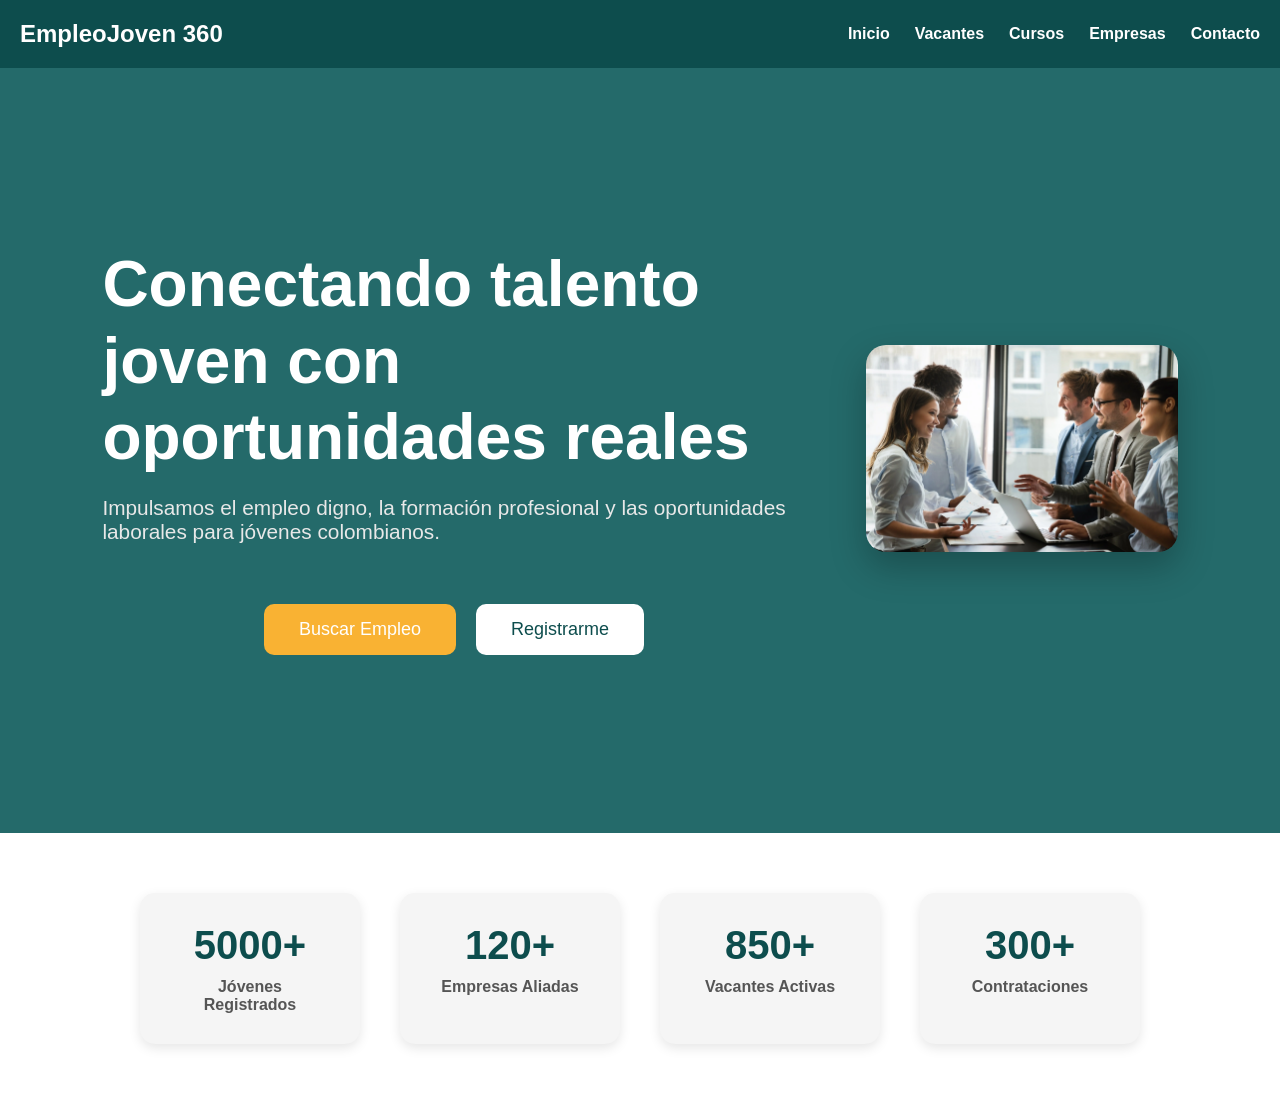
==== index.html @ 9e72d073 "Primera version EmpleoJoven360" ====
<!DOCTYPE html>
<html lang="es">

<head>
    <meta charset="UTF-8">
    <meta name="viewport" content="width=device-width, initial-scale=1.0">
    <title>EmpleoJoven 360</title>

    <link rel="stylesheet" href="estilos.css">
</head>

<body>

    <header>
        <nav>
            <h1>EmpleoJoven 360</h1>

            <ul>
                <li><a href="#">Inicio</a></li>
                <li><a href="#">Vacantes</a></li>
                <li><a href="#">Cursos</a></li>
                <li><a href="#">Empresas</a></li>
                <li><a href="#">Contacto</a></li>
            </ul>
        </nav>
    </header>

    <section class="hero">

    <div class="hero-text">

        <h2>Conectando talento joven con oportunidades reales</h2>

        <p>
            Impulsamos el empleo digno, la formación profesional y las
            oportunidades laborales para jóvenes colombianos.
        </p>

        <div class="botones">
            <button>Buscar Empleo</button>
            <button class="secundario">Registrarme</button>
        </div>

    </div>

    <div class="hero-imagen">

        <img src="img/empleojoven.png" alt="EmpleoJoven 360">

    </div>

</section>

<section class="estadisticas">

    <div class="estadistica">
        <h3>5000+</h3>
        <p>Jóvenes Registrados</p>
    </div>

    <div class="estadistica">
        <h3>120+</h3>
        <p>Empresas Aliadas</p>
    </div>

    <div class="estadistica">
        <h3>850+</h3>
        <p>Vacantes Activas</p>
    </div>

    <div class="estadistica">
        <h3>300+</h3>
        <p>Contrataciones</p>
    </div>

</section>

</body>

</html>
---- estilos.css ----
*{
    margin:0;
    padding:0;
    box-sizing:border-box;
    font-family:'Segoe UI',sans-serif;
}

body{
    background:#f4f7f7;
}

header{
    background:#0D4D4D;
    padding:20px;
}

nav{
    display:flex;
    justify-content:space-between;
    align-items:center;
}

nav h1{
    color:white;
}

nav ul{
    display:flex;
    list-style:none;
    gap:25px;
}

nav a{
    color:white;
    text-decoration:none;
    font-weight:bold;
}


.hero h2{
    color:#0D4D4D;
    font-size:3rem;
    margin-bottom:20px;
}

.hero p{
    max-width:800px;
    margin:auto;
    font-size:1.2rem;
    color:#555;
}

button{
    margin-top:30px;
    padding:15px 35px;
    border:none;
    border-radius:10px;
    background:#F9B233;
    color:white;
    font-size:18px;
    cursor:pointer;
}

button:hover{
    background:#e09d2b;
}

.botones{
    display:flex;
    gap:20px;
    justify-content:center;
    flex-wrap:wrap;
}

.secundario{
    background:white;
    color:#0D4D4D;
}

.estadisticas{
    display:flex;
    justify-content:center;
    gap:40px;
    flex-wrap:wrap;
    padding:60px 20px;
    background:white;
}

.estadistica{
    background:#f5f5f5;
    padding:30px;
    border-radius:15px;
    width:220px;
    text-align:center;
    box-shadow:0px 4px 12px rgba(0,0,0,0.1);
}

.estadistica h3{
    color:#0D4D4D;
    font-size:2.5rem;
    margin-bottom:10px;
}

.estadistica p{
    color:#555;
    font-weight:600;
}

.hero-imagen img{
    width:100%;
    max-width:700px;
    height:auto;
    border-radius:20px;
    box-shadow:0 15px 35px rgba(0,0,0,.25);
}

.hero{
    min-height:85vh;
    display:flex;
    justify-content:space-between;
    align-items:center;
    padding:60px 8%;
    background:#246a6a;
    gap:60px;
}

.hero-text h2{
    color:white;
    font-size:4rem;
    line-height:1.2;
    margin-bottom:20px;
}

.hero-text p{
    font-size:1.3rem;
    color:#e8e8e8;
    margin-bottom:30px;
}

@media (max-width: 900px){

    .hero{
        flex-direction:column;
        text-align:center;
    }

    .hero-text{
        order:2;
    }

    .hero-imagen{
        order:1;
    }

    .hero-text h2{
        font-size:3rem;
    }

}
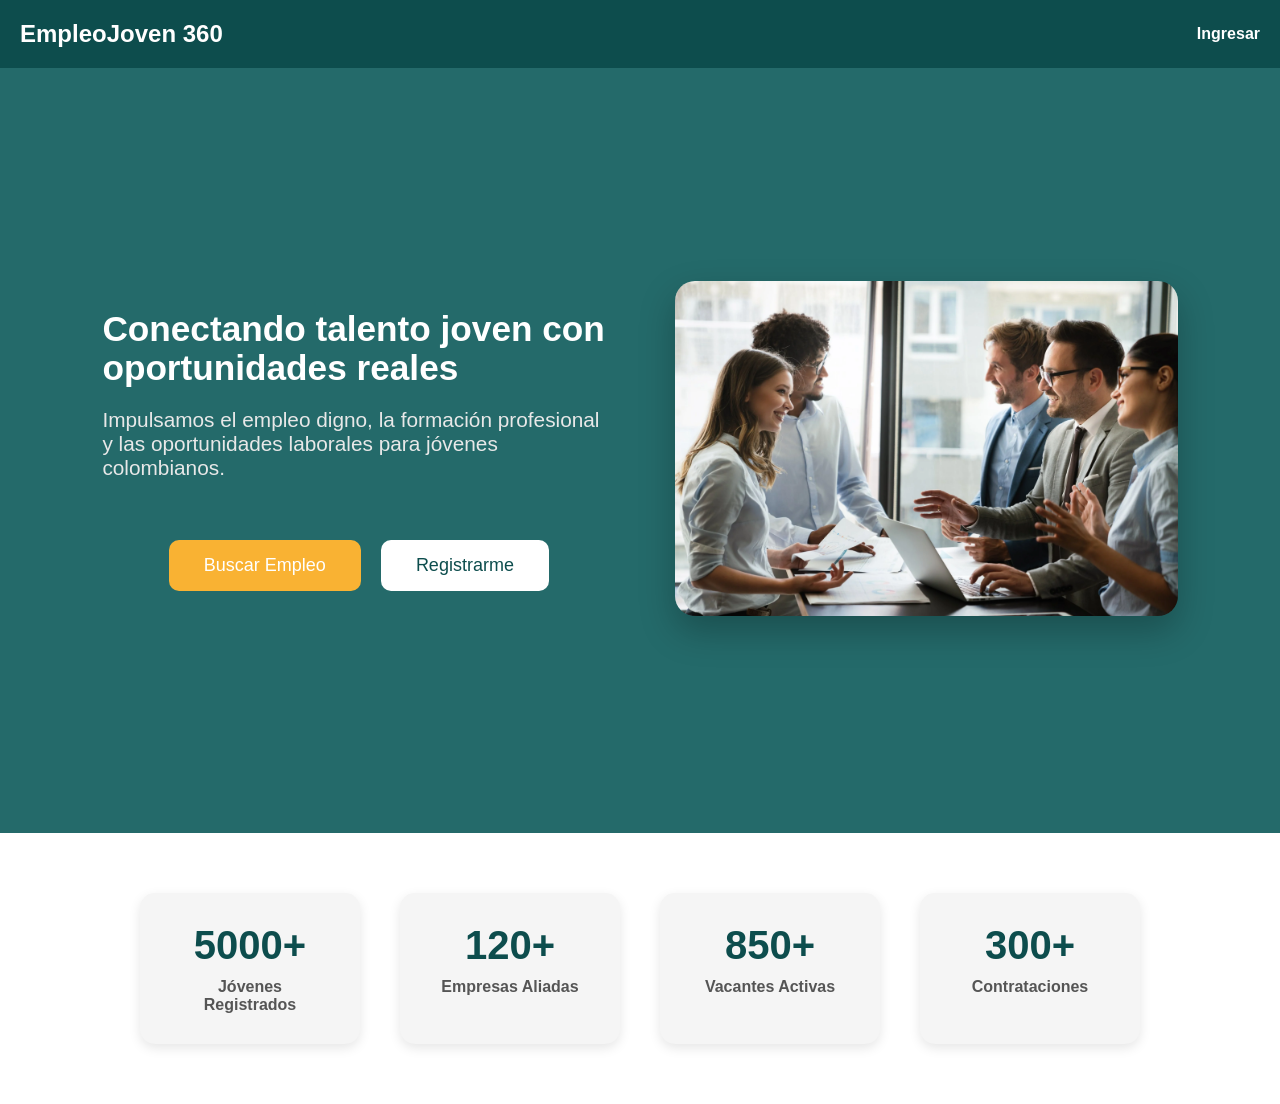
==== commit 22949fca: "Se ralizaron varios ajustes al proyecto Jovenes donde se dejo hasta las empresas." ====
--- a/index.html
+++ b/index.html
@@ -16,11 +16,15 @@
             <h1>EmpleoJoven 360</h1>
 
             <ul>
-                <li><a href="#">Inicio</a></li>
-                <li><a href="#">Vacantes</a></li>
-                <li><a href="#">Cursos</a></li>
-                <li><a href="#">Empresas</a></li>
-                <li><a href="#">Contacto</a></li>
+                
+                 <li>
+<a href="#"
+onclick="ingresar()">
+Ingresar
+</a>
+</li>
+
+
             </ul>
         </nav>
     </header>
@@ -37,8 +41,13 @@
         </p>
 
         <div class="botones">
-            <button>Buscar Empleo</button>
-            <button class="secundario">Registrarme</button>
+            <button onclick="window.location.href='vacantes.html'">
+    Buscar Empleo
+</button>
+            <button class="secundario"
+onclick="window.location.href='registro.html'">
+    Registrarme
+</button>
         </div>
 
     </div>
@@ -75,6 +84,109 @@
 
 </section>
 
+<script>
+
+function miPerfil(){
+
+const usuario =
+JSON.parse(
+localStorage.getItem(
+"usuarioEmpleoJoven"
+));
+
+if(usuario){
+
+window.location.href =
+"perfil.html";
+
+}
+
+else{
+
+alert(
+"No existe ningún perfil registrado."
+);
+
+window.location.href =
+"registro.html";
+
+}
+
+}
+
+function ingresar(){
+
+let correoIngresado =
+prompt(
+"Ingrese su correo electrónico"
+);
+
+let usuario =
+JSON.parse(
+localStorage.getItem(
+"usuarioEmpleoJoven"
+));
+
+if(!usuario){
+
+alert(
+"Usuario no registrado."
+);
+
+window.location.href =
+"registro.html";
+
+return;
+
+}
+
+if(
+correoIngresado.trim().toLowerCase() ===
+usuario.correo.trim().toLowerCase()
+){
+
+localStorage.setItem(
+"logueado",
+"true"
+);
+
+alert(
+"Bienvenido " +
+usuario.nombre
+);
+
+window.location.href =
+"home.html";
+
+}
+
+else{
+
+alert(
+"Correo incorrecto."
+);
+
+}
+
+}
+
+</script>
+
+<script>
+
+const logueado =
+localStorage.getItem("logueado");
+
+if(logueado === "true"){
+
+    window.location.href =
+    "home.html";
+
+}
+
+</script>
+
+
 </body>
 
 </html>
--- a/estilos.css
+++ b/estilos.css
@@ -108,10 +108,15 @@
 
 .hero-imagen img{
     width:100%;
-    max-width:700px;
+    max-width:850px;
     height:auto;
     border-radius:20px;
     box-shadow:0 15px 35px rgba(0,0,0,.25);
+    transition:0.4s ease;
+}
+
+.hero-imagen img:hover{
+    transform:scale(1.03);
 }
 
 .hero{
@@ -126,10 +131,11 @@
 
 .hero-text h2{
     color:white;
-    font-size:4rem;
-    line-height:1.2;
+    font-size:2.2rem;
+    line-height:1.1;
     margin-bottom:20px;
 }
+
 
 .hero-text p{
     font-size:1.3rem;
@@ -137,6 +143,464 @@
     margin-bottom:30px;
 }
 
+.vacantes{
+    padding:80px 10%;
+}
+
+.vacantes h2{
+    text-align:center;
+    color:#0D4D4D;
+    margin-bottom:40px;
+    font-size:3rem;
+}
+
+.vacantes-grid{
+    display:flex;
+    justify-content:center;
+    gap:30px;
+    flex-wrap:wrap;
+}
+
+.vacante-card{
+    background:white;
+    width:300px;
+    padding:25px;
+    border-radius:15px;
+    box-shadow:0 4px 15px rgba(0,0,0,.15);
+    transition:0.3s;
+}
+
+.vacante-card:hover{
+    transform:translateY(-10px);
+}
+
+.vacante-card h3{
+    color:#0D4D4D;
+    margin-bottom:15px;
+}
+
+.vacante-card p{
+    margin-bottom:10px;
+    color:#555;
+}
+
+.registro{
+
+    min-height:80vh;
+
+    display:flex;
+
+    justify-content:center;
+
+    align-items:center;
+
+    padding:60px 20px;
+
+    background:#f4f7f7;
+}
+
+.registro-contenedor{
+
+    background:white;
+
+    max-width:800px;
+
+    width:100%;
+
+    padding:50px;
+
+    border-radius:25px;
+
+    box-shadow:0 15px 40px rgba(0,0,0,.15);
+}
+
+.registro-contenedor h2{
+
+    color:#0D4D4D;
+
+    text-align:center;
+
+    margin-bottom:15px;
+
+    font-size:2.5rem;
+}
+
+.registro-contenedor p{
+
+    text-align:center;
+
+    color:#666;
+
+    margin-bottom:35px;
+}
+
+.registro form{
+
+    display:flex;
+
+    flex-direction:column;
+
+    gap:20px;
+}
+
+.registro input,
+.registro textarea{
+
+    width:100%;
+
+    padding:18px;
+
+    border:1px solid #ddd;
+
+    border-radius:12px;
+
+    font-size:16px;
+}
+
+.registro input:focus,
+.registro textarea:focus{
+
+    border-color:#0D4D4D;
+
+    outline:none;
+
+    box-shadow:0 0 10px rgba(13,77,77,.2);
+}
+
+.registro textarea{
+
+    min-height:140px;
+
+    resize:none;
+}
+
+.registro button{
+
+    width:100%;
+
+    padding:18px;
+
+    background:#F9B233;
+
+    color:white;
+
+    border:none;
+
+    border-radius:12px;
+
+    font-size:18px;
+
+    cursor:pointer;
+
+    transition:.3s;
+}
+
+.registro button:hover{
+
+    background:#e09d2b;
+
+    transform:translateY(-3px);
+}
+
+.perfil{
+
+    min-height:80vh;
+
+    display:flex;
+
+    justify-content:center;
+
+    align-items:center;
+
+    padding:60px 20px;
+
+    background:#f4f7f7;
+}
+
+.perfil-card{
+
+    background:white;
+
+    width:100%;
+
+    max-width:800px;
+
+    padding:50px;
+
+    border-radius:25px;
+
+    box-shadow:0 15px 40px rgba(0,0,0,.15);
+
+    text-align:center;
+}
+
+.avatar{
+
+    width:140px;
+
+    height:140px;
+
+    overflow:hidden;
+
+    border-radius:50%;
+
+    margin:auto;
+
+    margin-bottom:20px;
+}
+
+.avatar img{
+
+    width:100%;
+
+    height:100%;
+
+    object-fit:cover;
+}
+
+.perfil-card h2{
+
+    color:#0D4D4D;
+
+    margin-bottom:30px;
+}
+
+.info{
+
+    text-align:left;
+}
+
+.info p{
+
+    margin-bottom:15px;
+
+    font-size:18px;
+}
+
+.estado{
+
+    background:#d4edda;
+
+    color:#155724;
+
+    display:inline-block;
+
+    padding:10px 20px;
+
+    border-radius:20px;
+
+    margin-bottom:20px;
+
+    font-weight:bold;
+}
+
+.acciones-perfil{
+
+    margin-top:20px;
+    margin-bottom:30px;
+}
+
+.acciones-perfil button{
+
+    background:#F9B233;
+    color:white;
+    border:none;
+    padding:12px 25px;
+    border-radius:10px;
+    cursor:pointer;
+}
+
+.home-bienvenida{
+
+display:flex;
+justify-content:space-between;
+align-items:center;
+
+padding:40px 10%;
+
+gap:40px;
+
+min-height:auto;
+}
+
+.home-texto{
+
+flex:1;
+}
+
+.home-imagen{
+
+flex:1;
+}
+
+.home-imagen img{
+
+width:100%;
+max-width:700px;
+
+border-radius:25px;
+
+box-shadow:
+0 15px 35px rgba(0,0,0,.2);
+}
+
+.hamburguesa{
+
+display:none;
+
+font-size:30px;
+
+cursor:pointer;
+
+color:white;
+}
+
+.home-texto h2{
+
+    font-size:3.2rem;
+
+    color:#0D4D4D;
+
+    margin-bottom:35px;
+
+    line-height:1.2;
+
+}
+
+.home-texto p{
+
+    font-size:1.3rem;
+
+    line-height:1.8;
+
+    color:#444;
+
+    margin-bottom:45px;
+
+}
+
+.cursos{
+
+    padding:80px 10%;
+
+    text-align:center;
+}
+
+.cursos h2{
+
+    color:#0D4D4D;
+
+    margin-bottom:40px;
+}
+
+.contenedor-cursos{
+
+    display:flex;
+
+    justify-content:center;
+
+    gap:30px;
+
+    flex-wrap:wrap;
+}
+
+.curso-card{
+
+    background:white;
+
+    width:320px;
+
+    padding:30px;
+
+    border-radius:20px;
+
+    box-shadow:0 10px 25px rgba(0,0,0,.1);
+}
+
+.curso-card:hover{
+
+    transform:translateY(-10px);
+}
+
+.empresas{
+
+    padding:80px 10%;
+
+    text-align:center;
+
+    background:white;
+}
+
+.empresas h2{
+
+    color:#0D4D4D;
+
+    margin-bottom:40px;
+}
+
+.contenedor-empresas{
+
+    display:flex;
+
+    justify-content:center;
+
+    gap:20px;
+
+    flex-wrap:wrap;
+}
+
+.empresa-card{
+
+    background:#0D4D4D;
+
+    color:white;
+
+    padding:25px;
+
+    border-radius:15px;
+
+    width:220px;
+
+    font-weight:bold;
+}
+
+.empresa-card:hover{
+
+    background:#F9B233;
+}
+
+
+@media(max-width:900px){
+
+.hamburguesa{
+
+display:block;
+}
+
+#menu{
+
+display:none;
+}
+
+#menu.activo{
+
+display:flex;
+
+flex-direction:column;
+
+position:absolute;
+
+top:80px;
+
+right:20px;
+
+background:#0D4D4D;
+
+padding:20px;
+}
+
+}
+
 @media (max-width: 900px){
 
     .hero{
